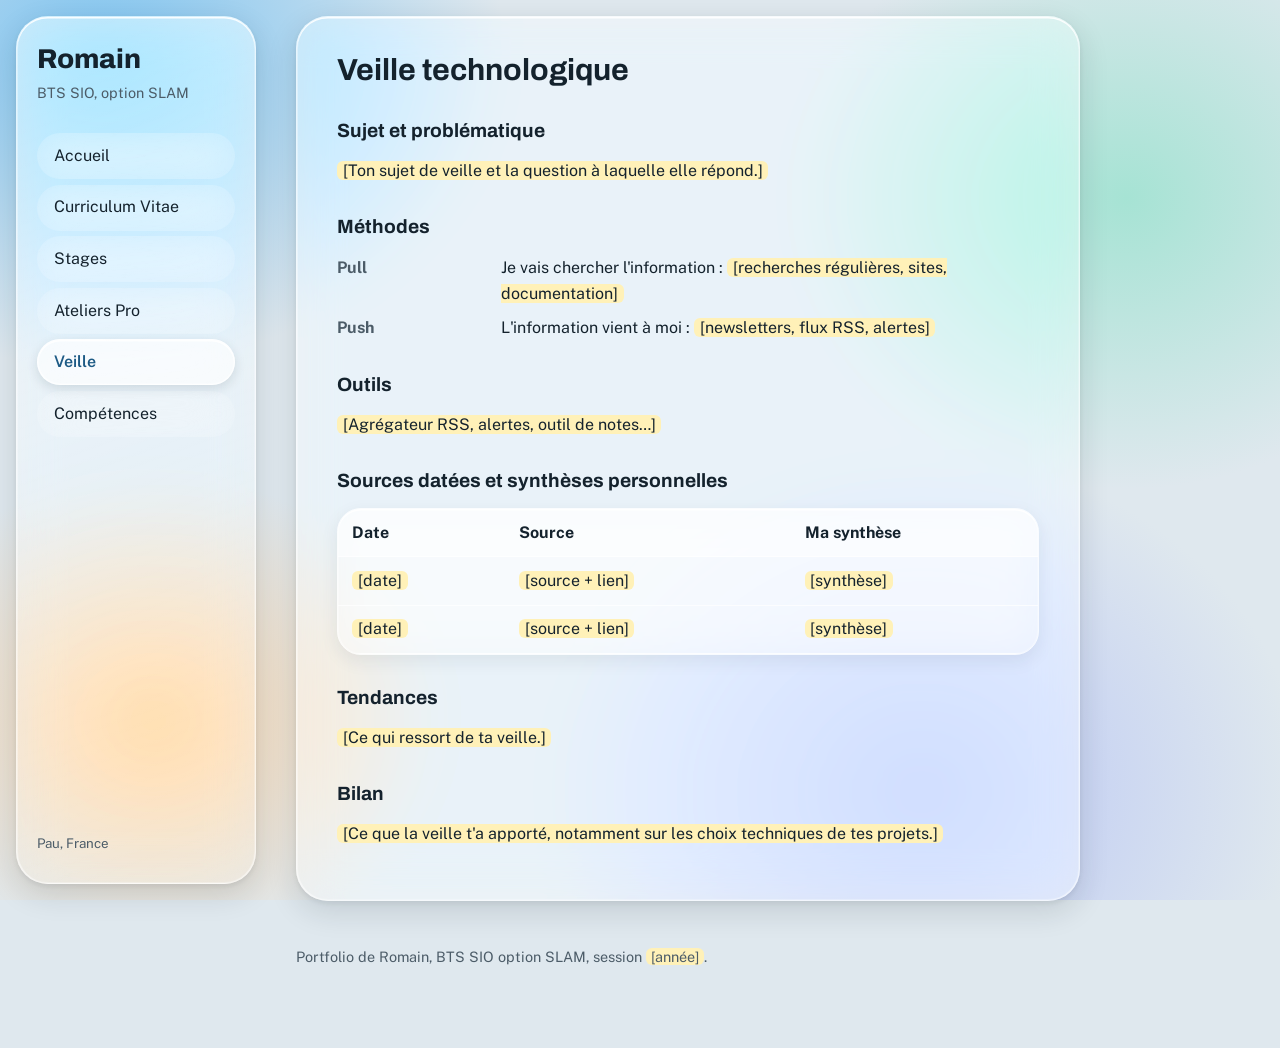
==== veille.html @ 7b918708 "Initial commit via Netlify [skip ci]" ====
<!DOCTYPE html>
<html lang="fr">
<head>
<meta charset="utf-8">
<meta name="viewport" content="width=device-width, initial-scale=1">
<title>Veille technologique – Romain, BTS SIO SLAM</title>
<meta name="description" content="Veille technologique de Romain : sujet, méthodes, outils, sources et bilan.">
<link rel="preconnect" href="https://fonts.googleapis.com">
<link rel="preconnect" href="https://fonts.gstatic.com" crossorigin>
<link href="https://fonts.googleapis.com/css2?family=Archivo:wght@600;700;800&family=Public+Sans:wght@400;600&display=swap" rel="stylesheet">
<link rel="stylesheet" href="style.css">
</head>
<body>

<aside>
  <div>
    <p class="nom">Romain</p>
    <p class="sous">BTS SIO, option SLAM</p>
    <nav aria-label="Rubriques">
      <ul>
        <li><a href="index.html">Accueil</a></li>
        <li><a href="cv.html">Curriculum Vitae</a></li>
        <li><a href="stages.html">Stages</a></li>
        <li><a href="ateliers.html">Ateliers Pro</a></li>
        <li><a href="veille.html" aria-current="page">Veille</a></li>
        <li><a href="competences.html">Compétences</a></li>
      </ul>
    </nav>
  </div>
  <small>Pau, France</small>
</aside>

<main>

<section id="veille">
  <h2>Veille technologique</h2>

  <h3>Sujet et problématique</h3>
  <p><span class="todo">[Ton sujet de veille et la question à laquelle elle répond.]</span></p>

  <h3>Méthodes</h3>
  <dl>
    <dt>Pull</dt><dd>Je vais chercher l'information : <span class="todo">[recherches régulières, sites, documentation]</span></dd>
    <dt>Push</dt><dd>L'information vient à moi : <span class="todo">[newsletters, flux RSS, alertes]</span></dd>
  </dl>

  <h3>Outils</h3>
  <p><span class="todo">[Agrégateur RSS, alertes, outil de notes…]</span></p>

  <h3>Sources datées et synthèses personnelles</h3>
  <div class="defile">
  <table>
    <thead><tr><th>Date</th><th>Source</th><th>Ma synthèse</th></tr></thead>
    <tbody>
      <tr><td><span class="todo">[date]</span></td><td><span class="todo">[source + lien]</span></td><td><span class="todo">[synthèse]</span></td></tr>
      <tr><td><span class="todo">[date]</span></td><td><span class="todo">[source + lien]</span></td><td><span class="todo">[synthèse]</span></td></tr>
    </tbody>
  </table>
  </div>

  <h3>Tendances</h3>
  <p><span class="todo">[Ce qui ressort de ta veille.]</span></p>

  <h3>Bilan</h3>
  <p><span class="todo">[Ce que la veille t'a apporté, notamment sur les choix techniques de tes projets.]</span></p>
</section>

<footer>Portfolio de Romain, BTS SIO option SLAM, session <span class="todo">[année]</span>.</footer>

</main>
</body>
</html>
---- style.css ----
:root{
  --fond:#dfe8ee; --encre:#14222d; --gris:#4c5c68;
  --bleu:#1d5a85; --bleu-vif:#2f86c7; --note:#fff1b8;
  --verre:rgba(255,255,255,.42); --verre-fort:rgba(255,255,255,.6); --verre-sombre:rgba(20,34,45,.38);
  --reflet:inset 0 1.5px 0 rgba(255,255,255,.9), inset 0 -1px 0 rgba(255,255,255,.25), inset 1px 0 0 rgba(255,255,255,.35), inset -1px 0 0 rgba(255,255,255,.2);
  --ombre:0 10px 30px rgba(20,34,45,.14), 0 2px 6px rgba(20,34,45,.08);
  --flou:blur(22px) saturate(180%);
  --titre:"Archivo","Segoe UI",Arial,sans-serif; --texte:"Public Sans","Segoe UI",Arial,sans-serif;
}
*{box-sizing:border-box}
html{scroll-behavior:smooth;scroll-padding-top:1.5rem}
body{margin:0;color:var(--encre);font:1rem/1.65 var(--texte);display:grid;grid-template-columns:16rem 1fr;min-height:100vh;
  background:
    radial-gradient(36rem 28rem at 8% 6%,#7fc4f0 0,transparent 70%),
    radial-gradient(30rem 26rem at 88% 22%,#a6e3d4 0,transparent 70%),
    radial-gradient(34rem 30rem at 72% 88%,#b9c6f5 0,transparent 70%),
    radial-gradient(26rem 22rem at 12% 80%,#f6d6b0 0,transparent 70%),
    var(--fond);
  background-attachment:fixed}
a{color:var(--bleu)}
a:focus-visible,summary:focus-visible{outline:3px solid var(--bleu-vif);outline-offset:3px;border-radius:8px}

/* Verre liquide : flou, reflet en haut, bord lumineux */
aside,section,.fiche,.comp,.defile,.btn.sec,nav a{
  -webkit-backdrop-filter:var(--flou);backdrop-filter:var(--flou)}

aside{position:sticky;top:1rem;height:calc(100vh - 2rem);margin:1rem 0 1rem 1rem;padding:1.75rem 1.25rem;border-radius:2rem;
  background:linear-gradient(160deg,rgba(255,255,255,.55),rgba(255,255,255,.22));
  border:1px solid rgba(255,255,255,.55);box-shadow:var(--reflet),var(--ombre);
  display:flex;flex-direction:column;justify-content:space-between}
aside .nom{font:800 1.7rem/1.1 var(--titre);margin:0}
aside .sous{color:var(--gris);font-size:.9rem;margin:.4rem 0 1.75rem}
nav ul{list-style:none;margin:0;padding:0;display:grid;gap:.35rem}
nav a{display:block;padding:.55rem 1rem;color:var(--encre);text-decoration:none;border-radius:99px;border:1px solid transparent;
  transition:background .25s,box-shadow .25s,border-color .25s,transform .25s}
nav a:hover,nav a:focus-visible{background:var(--verre-fort);border-color:rgba(255,255,255,.8);box-shadow:var(--reflet),0 4px 12px rgba(20,34,45,.12);transform:translateX(3px)}
nav a[aria-current="page"]{background:var(--verre-fort);border-color:rgba(255,255,255,.8);box-shadow:var(--reflet),0 4px 12px rgba(20,34,45,.12);color:var(--bleu);font-weight:600}
aside small{color:var(--gris)}

main{max-width:54rem;padding:1rem 2.5rem 5rem}
section{margin:0 0 1.75rem;padding:2.25rem 2.5rem;border-radius:2rem;background:var(--verre);
  border:1px solid rgba(255,255,255,.55);box-shadow:var(--reflet),var(--ombre)}
h1,h2,h3{font-family:var(--titre);line-height:1.15;margin:0 0 1rem}
h1{font-size:clamp(2.4rem,5vw,3.8rem);font-weight:800;letter-spacing:-.02em;max-width:14em}
h2{font-size:1.9rem;font-weight:700}
h3{font-size:1.2rem;font-weight:700;margin-top:2rem}
p{max-width:65ch;margin:0 0 1rem}
.chapo{font-size:1.15rem;color:var(--gris)}

.liens{display:flex;flex-wrap:wrap;gap:.75rem;margin-top:1.5rem}
.btn{display:inline-block;padding:.65rem 1.3rem;color:#fff;text-decoration:none;font-weight:600;border-radius:99px;
  background:linear-gradient(180deg,#4a9ad6,#1d5a85);border:1px solid rgba(255,255,255,.5);
  box-shadow:inset 0 1.5px 0 rgba(255,255,255,.6),0 8px 20px rgba(29,90,133,.35);transition:transform .25s,box-shadow .25s}
.btn:hover{transform:translateY(-2px);box-shadow:inset 0 1.5px 0 rgba(255,255,255,.7),0 12px 26px rgba(29,90,133,.45)}
.btn:active{transform:scale(.97)}
.btn.sec{background:var(--verre);color:var(--bleu);box-shadow:var(--reflet),0 4px 14px rgba(20,34,45,.1)}
.btn.sec:hover{background:var(--verre-fort)}

.todo{background:var(--note);padding:0 .35em;border-radius:6px}

.fiche,.comp{background:rgba(255,255,255,.5);border:1px solid rgba(255,255,255,.7);border-radius:1.5rem;box-shadow:var(--reflet),0 6px 18px rgba(20,34,45,.08)}
.fiche{padding:1.25rem 1.5rem;margin:1rem 0}
.fiche h3,.fiche h4{margin-top:0}
.fiche h4{font:700 1.1rem var(--titre);margin-bottom:.75rem}
dl{margin:0;display:grid;grid-template-columns:9rem 1fr;gap:.5rem 1.25rem}
dt{font-weight:700;color:var(--gris)}
dd{margin:0}
.tags{list-style:none;padding:0;margin:.5rem 0 0;display:flex;flex-wrap:wrap;gap:.5rem}
.tags li{background:var(--verre-fort);border:1px solid rgba(255,255,255,.8);box-shadow:var(--reflet);padding:.15rem .8rem;border-radius:99px;font-size:.88rem}

.defile{overflow-x:auto;border-radius:1.5rem;border:1px solid rgba(255,255,255,.7);box-shadow:var(--reflet),0 6px 18px rgba(20,34,45,.08);margin:1rem 0}
table{width:100%;border-collapse:collapse;background:rgba(255,255,255,.35)}
th,td{text-align:left;padding:.65rem .9rem;border-bottom:1px solid rgba(255,255,255,.7);vertical-align:top}
th{background:rgba(255,255,255,.5)}

.comp{padding:1rem 1.25rem;margin:.75rem 0}
.comp h3{margin:0 0 .4rem;font-size:1.05rem}
.comp p{margin:0 0 .5rem;color:var(--gris)}

footer{padding-top:1rem;color:var(--gris);font-size:.9rem}

/* Si le navigateur ne gère pas le flou, on garde des panneaux lisibles */
@supports not ((backdrop-filter:blur(1px)) or (-webkit-backdrop-filter:blur(1px))){
  aside,section,.fiche,.comp,.defile{background:rgba(255,255,255,.88)}
}
@media (prefers-reduced-transparency:reduce){
  aside,section,.fiche,.comp,.defile,nav a,.btn.sec{-webkit-backdrop-filter:none;backdrop-filter:none;background:#fff}
}
@media (max-width:54rem){
  body{display:block}
  aside{position:static;height:auto;margin:.75rem;padding:1.25rem;border-radius:1.75rem}
  aside .sous{margin-bottom:1rem}
  nav ul{display:flex;flex-wrap:wrap}
  aside small{display:none}
  main{padding:.25rem .75rem 3rem}
  section{padding:1.5rem 1.25rem;border-radius:1.75rem}
  dl{grid-template-columns:1fr;gap:0}
  dd{margin-bottom:.75rem}
}
@media (prefers-reduced-motion:reduce){
  html{scroll-behavior:auto}
  nav a,.btn{transition:none}
}
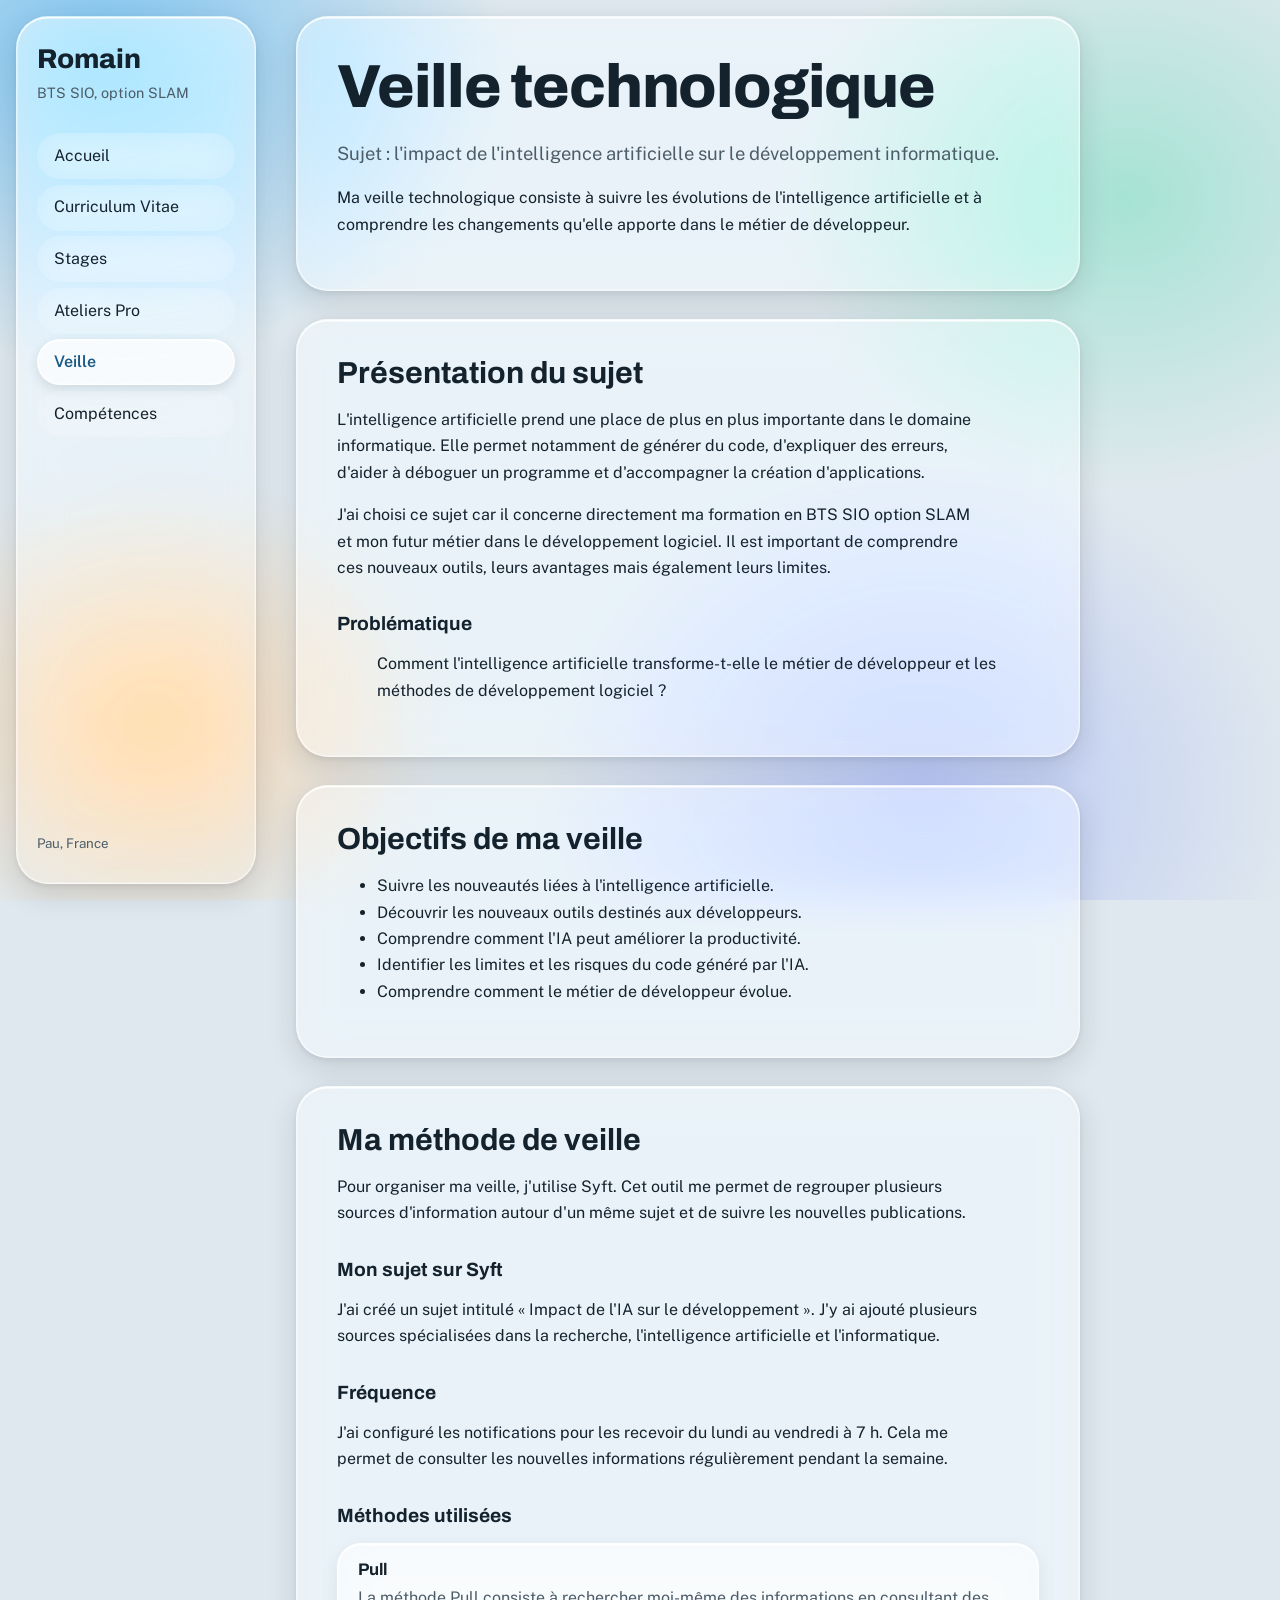
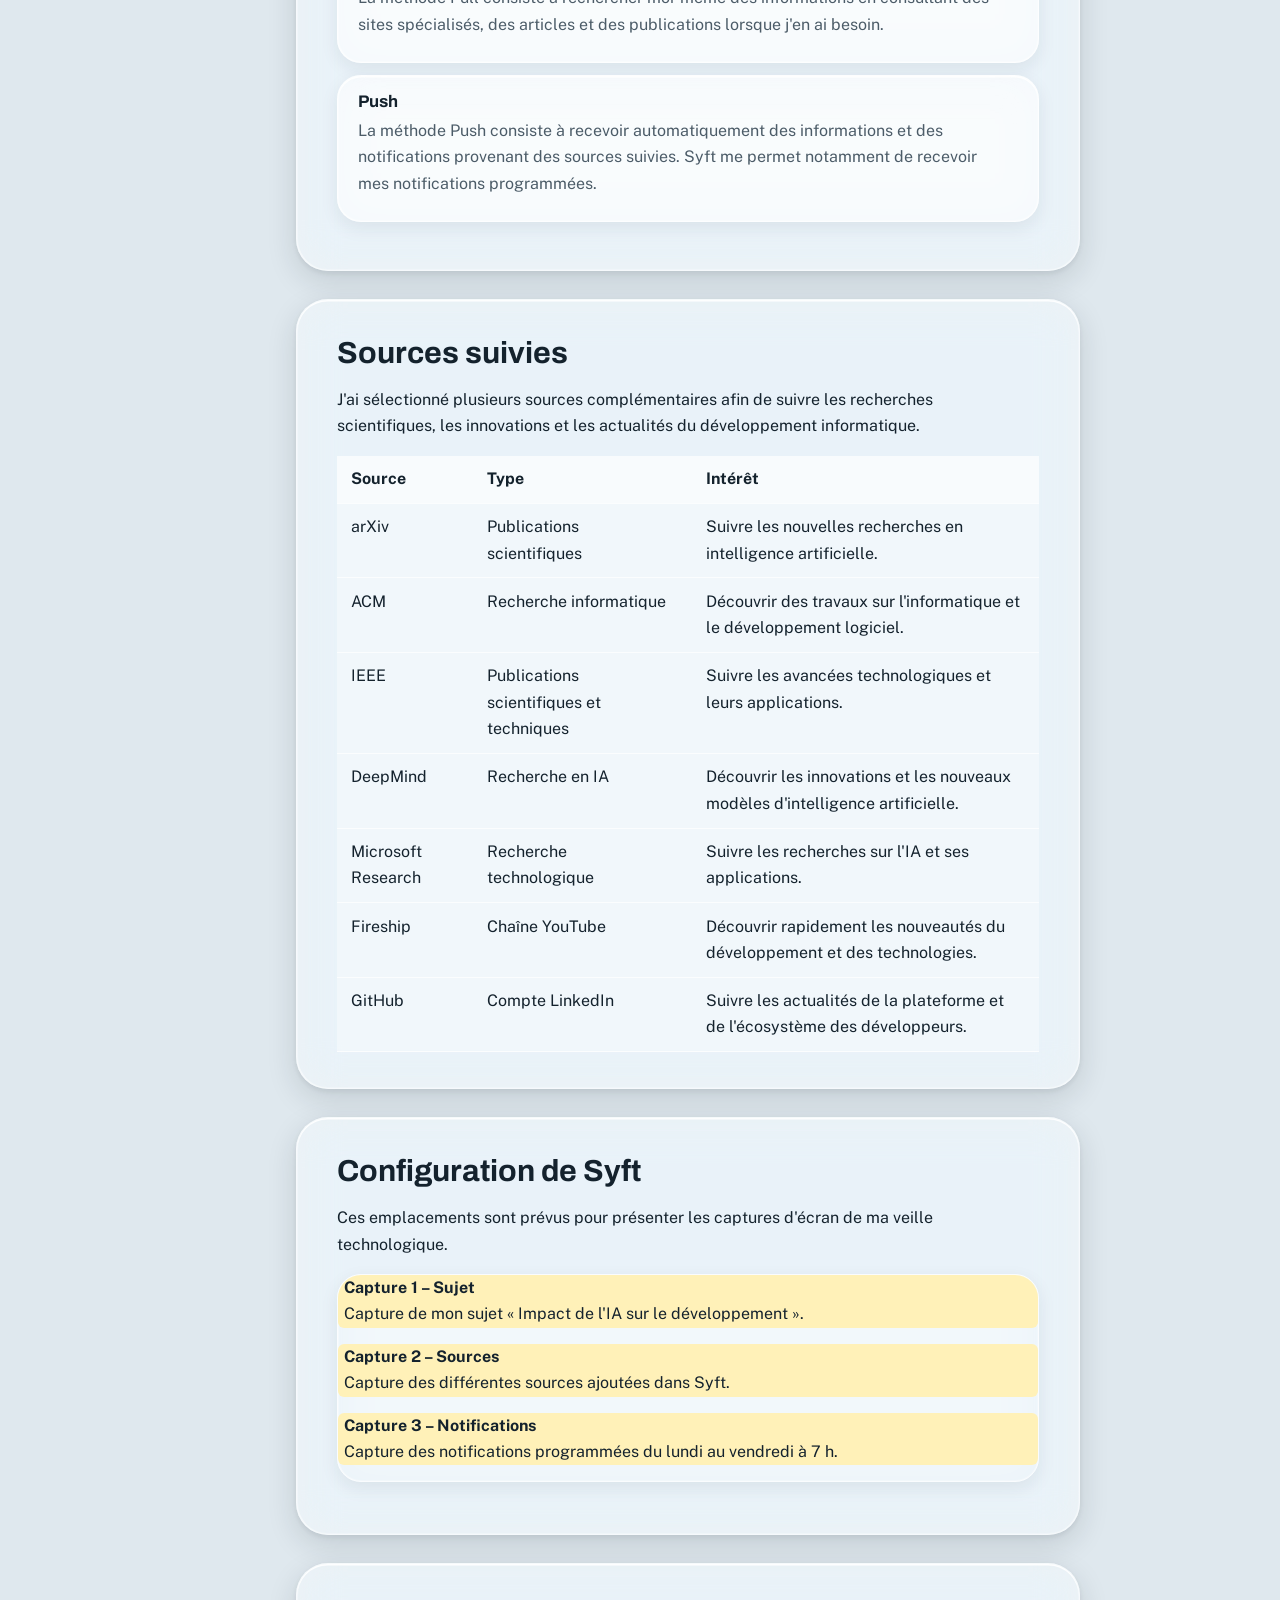
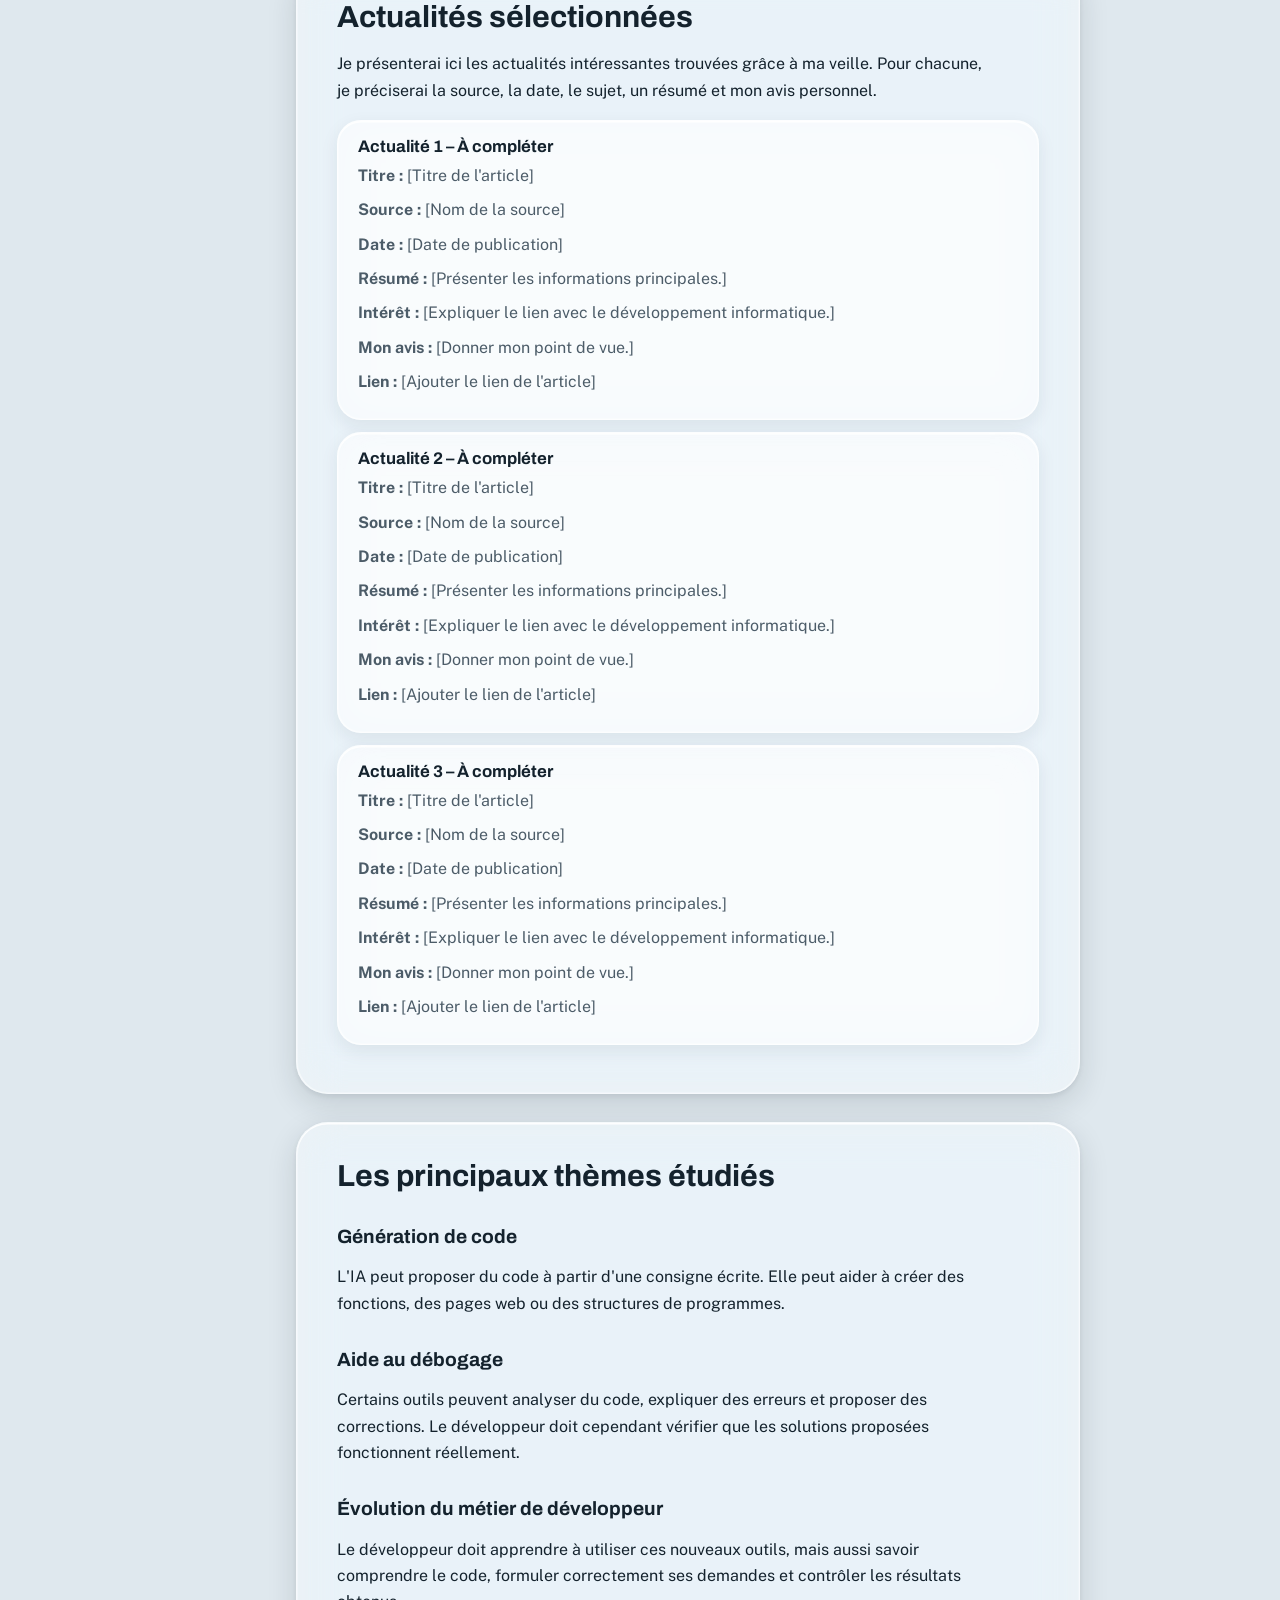
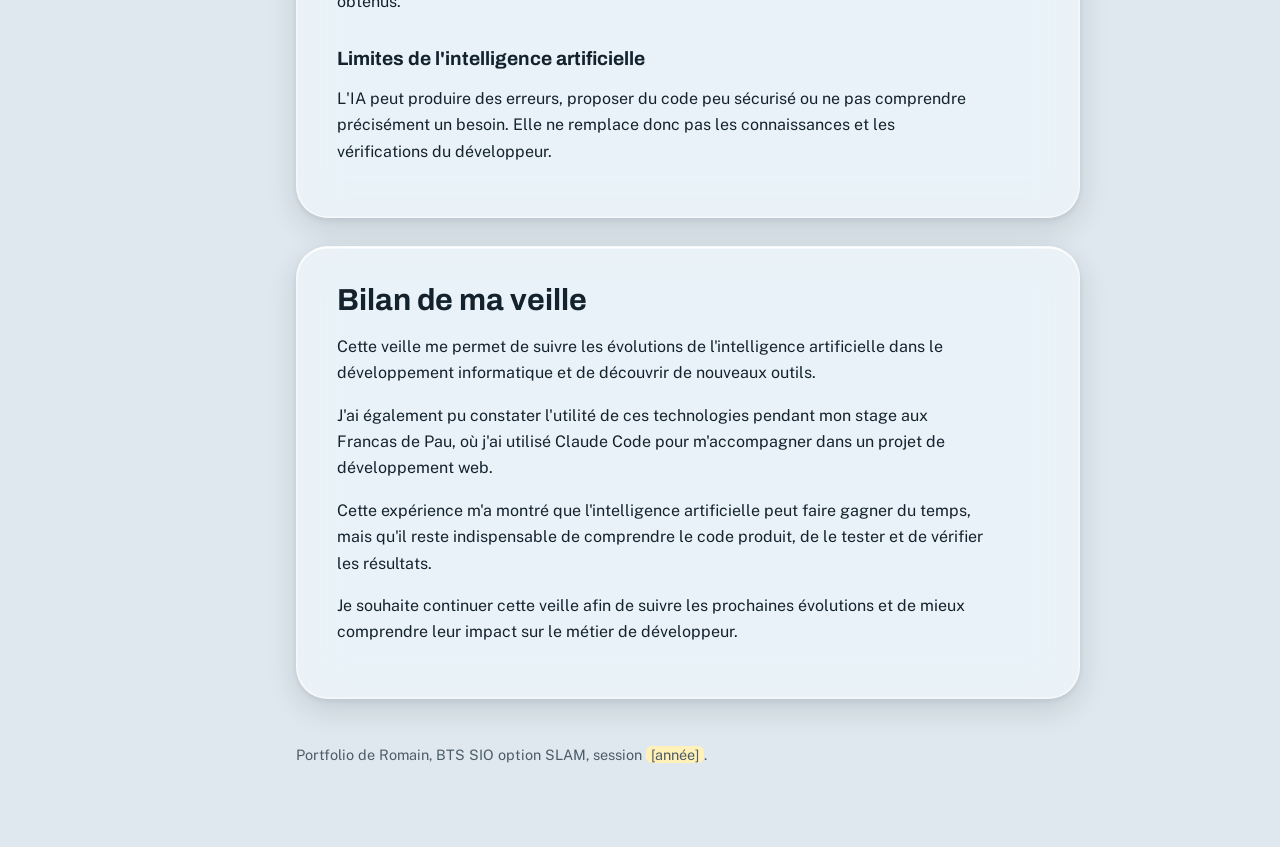
==== commit b6b21be9: "Update veille.html" ====
--- a/veille.html
+++ b/veille.html
@@ -1,10 +1,11 @@
+
 <!DOCTYPE html>
 <html lang="fr">
 <head>
 <meta charset="utf-8">
 <meta name="viewport" content="width=device-width, initial-scale=1">
-<title>Veille technologique – Romain, BTS SIO SLAM</title>
-<meta name="description" content="Veille technologique de Romain : sujet, méthodes, outils, sources et bilan.">
+<title>Veille technologique – Romain | Portfolio BTS SIO option SLAM</title>
+<meta name="description" content="Veille technologique sur l'impact de l'intelligence artificielle sur le développement informatique.">
 <link rel="preconnect" href="https://fonts.googleapis.com">
 <link rel="preconnect" href="https://fonts.gstatic.com" crossorigin>
 <link href="https://fonts.googleapis.com/css2?family=Archivo:wght@600;700;800&family=Public+Sans:wght@400;600&display=swap" rel="stylesheet">
@@ -33,39 +34,273 @@
 <main>
 
 <section id="veille">
-  <h2>Veille technologique</h2>
-
-  <h3>Sujet et problématique</h3>
-  <p><span class="todo">[Ton sujet de veille et la question à laquelle elle répond.]</span></p>
-
-  <h3>Méthodes</h3>
-  <dl>
-    <dt>Pull</dt><dd>Je vais chercher l'information : <span class="todo">[recherches régulières, sites, documentation]</span></dd>
-    <dt>Push</dt><dd>L'information vient à moi : <span class="todo">[newsletters, flux RSS, alertes]</span></dd>
-  </dl>
-
-  <h3>Outils</h3>
-  <p><span class="todo">[Agrégateur RSS, alertes, outil de notes…]</span></p>
-
-  <h3>Sources datées et synthèses personnelles</h3>
-  <div class="defile">
+  <h1>Veille technologique</h1>
+  <p class="chapo">
+    Sujet : l'impact de l'intelligence artificielle sur le développement
+    informatique.
+  </p>
+  <p>
+    Ma veille technologique consiste à suivre les évolutions de
+    l'intelligence artificielle et à comprendre les changements qu'elle
+    apporte dans le métier de développeur.
+  </p>
+</section>
+
+<section id="sujet">
+  <h2>Présentation du sujet</h2>
+  <p>
+    L'intelligence artificielle prend une place de plus en plus importante
+    dans le domaine informatique. Elle permet notamment de générer du code,
+    d'expliquer des erreurs, d'aider à déboguer un programme et
+    d'accompagner la création d'applications.
+  </p>
+  <p>
+    J'ai choisi ce sujet car il concerne directement ma formation en
+    BTS SIO option SLAM et mon futur métier dans le développement logiciel.
+    Il est important de comprendre ces nouveaux outils, leurs avantages
+    mais également leurs limites.
+  </p>
+
+  <h3>Problématique</h3>
+  <blockquote>
+    Comment l'intelligence artificielle transforme-t-elle le métier
+    de développeur et les méthodes de développement logiciel ?
+  </blockquote>
+</section>
+
+<section id="objectifs">
+  <h2>Objectifs de ma veille</h2>
+  <ul>
+    <li>Suivre les nouveautés liées à l'intelligence artificielle.</li>
+    <li>Découvrir les nouveaux outils destinés aux développeurs.</li>
+    <li>Comprendre comment l'IA peut améliorer la productivité.</li>
+    <li>Identifier les limites et les risques du code généré par l'IA.</li>
+    <li>Comprendre comment le métier de développeur évolue.</li>
+  </ul>
+</section>
+
+<section id="methode">
+  <h2>Ma méthode de veille</h2>
+  <p>
+    Pour organiser ma veille, j'utilise Syft. Cet outil me permet de
+    regrouper plusieurs sources d'information autour d'un même sujet
+    et de suivre les nouvelles publications.
+  </p>
+
+  <h3>Mon sujet sur Syft</h3>
+  <p>
+    J'ai créé un sujet intitulé « Impact de l'IA sur le développement ».
+    J'y ai ajouté plusieurs sources spécialisées dans la recherche,
+    l'intelligence artificielle et l'informatique.
+  </p>
+
+  <h3>Fréquence</h3>
+  <p>
+    J'ai configuré les notifications pour les recevoir du lundi au
+    vendredi à 7 h. Cela me permet de consulter les nouvelles informations
+    régulièrement pendant la semaine.
+  </p>
+
+  <h3>Méthodes utilisées</h3>
+  <div class="comp">
+    <h3>Pull</h3>
+    <p>
+      La méthode Pull consiste à rechercher moi-même des informations
+      en consultant des sites spécialisés, des articles et des publications
+      lorsque j'en ai besoin.
+    </p>
+  </div>
+
+  <div class="comp">
+    <h3>Push</h3>
+    <p>
+      La méthode Push consiste à recevoir automatiquement des informations
+      et des notifications provenant des sources suivies. Syft me permet
+      notamment de recevoir mes notifications programmées.
+    </p>
+  </div>
+</section>
+
+<section id="sources">
+  <h2>Sources suivies</h2>
+  <p>
+    J'ai sélectionné plusieurs sources complémentaires afin de suivre
+    les recherches scientifiques, les innovations et les actualités
+    du développement informatique.
+  </p>
+
   <table>
-    <thead><tr><th>Date</th><th>Source</th><th>Ma synthèse</th></tr></thead>
+    <thead>
+      <tr>
+        <th>Source</th>
+        <th>Type</th>
+        <th>Intérêt</th>
+      </tr>
+    </thead>
     <tbody>
-      <tr><td><span class="todo">[date]</span></td><td><span class="todo">[source + lien]</span></td><td><span class="todo">[synthèse]</span></td></tr>
-      <tr><td><span class="todo">[date]</span></td><td><span class="todo">[source + lien]</span></td><td><span class="todo">[synthèse]</span></td></tr>
+      <tr>
+        <td>arXiv</td>
+        <td>Publications scientifiques</td>
+        <td>Suivre les nouvelles recherches en intelligence artificielle.</td>
+      </tr>
+      <tr>
+        <td>ACM</td>
+        <td>Recherche informatique</td>
+        <td>Découvrir des travaux sur l'informatique et le développement logiciel.</td>
+      </tr>
+      <tr>
+        <td>IEEE</td>
+        <td>Publications scientifiques et techniques</td>
+        <td>Suivre les avancées technologiques et leurs applications.</td>
+      </tr>
+      <tr>
+        <td>DeepMind</td>
+        <td>Recherche en IA</td>
+        <td>Découvrir les innovations et les nouveaux modèles d'intelligence artificielle.</td>
+      </tr>
+      <tr>
+        <td>Microsoft Research</td>
+        <td>Recherche technologique</td>
+        <td>Suivre les recherches sur l'IA et ses applications.</td>
+      </tr>
+      <tr>
+        <td>Fireship</td>
+        <td>Chaîne YouTube</td>
+        <td>Découvrir rapidement les nouveautés du développement et des technologies.</td>
+      </tr>
+      <tr>
+        <td>GitHub</td>
+        <td>Compte LinkedIn</td>
+        <td>Suivre les actualités de la plateforme et de l'écosystème des développeurs.</td>
+      </tr>
     </tbody>
   </table>
-  </div>
-
-  <h3>Tendances</h3>
-  <p><span class="todo">[Ce qui ressort de ta veille.]</span></p>
-
-  <h3>Bilan</h3>
-  <p><span class="todo">[Ce que la veille t'a apporté, notamment sur les choix techniques de tes projets.]</span></p>
-</section>
-
-<footer>Portfolio de Romain, BTS SIO option SLAM, session <span class="todo">[année]</span>.</footer>
+</section>
+
+<section id="captures">
+  <h2>Configuration de Syft</h2>
+  <p>
+    Ces emplacements sont prévus pour présenter les captures d'écran
+    de ma veille technologique.
+  </p>
+
+  <div class="defile">
+    <div class="todo">
+      <strong>Capture 1 – Sujet</strong>
+      <p>Capture de mon sujet « Impact de l'IA sur le développement ».</p>
+    </div>
+    <div class="todo">
+      <strong>Capture 2 – Sources</strong>
+      <p>Capture des différentes sources ajoutées dans Syft.</p>
+    </div>
+    <div class="todo">
+      <strong>Capture 3 – Notifications</strong>
+      <p>Capture des notifications programmées du lundi au vendredi à 7 h.</p>
+    </div>
+  </div>
+</section>
+
+<section id="actualites">
+  <h2>Actualités sélectionnées</h2>
+  <p>
+    Je présenterai ici les actualités intéressantes trouvées grâce à
+    ma veille. Pour chacune, je préciserai la source, la date, le sujet,
+    un résumé et mon avis personnel.
+  </p>
+
+  <div class="comp">
+    <h3>Actualité 1 – À compléter</h3>
+    <p><strong>Titre :</strong> [Titre de l'article]</p>
+    <p><strong>Source :</strong> [Nom de la source]</p>
+    <p><strong>Date :</strong> [Date de publication]</p>
+    <p><strong>Résumé :</strong> [Présenter les informations principales.]</p>
+    <p><strong>Intérêt :</strong> [Expliquer le lien avec le développement informatique.]</p>
+    <p><strong>Mon avis :</strong> [Donner mon point de vue.]</p>
+    <p><strong>Lien :</strong> [Ajouter le lien de l'article]</p>
+  </div>
+
+  <div class="comp">
+    <h3>Actualité 2 – À compléter</h3>
+    <p><strong>Titre :</strong> [Titre de l'article]</p>
+    <p><strong>Source :</strong> [Nom de la source]</p>
+    <p><strong>Date :</strong> [Date de publication]</p>
+    <p><strong>Résumé :</strong> [Présenter les informations principales.]</p>
+    <p><strong>Intérêt :</strong> [Expliquer le lien avec le développement informatique.]</p>
+    <p><strong>Mon avis :</strong> [Donner mon point de vue.]</p>
+    <p><strong>Lien :</strong> [Ajouter le lien de l'article]</p>
+  </div>
+
+  <div class="comp">
+    <h3>Actualité 3 – À compléter</h3>
+    <p><strong>Titre :</strong> [Titre de l'article]</p>
+    <p><strong>Source :</strong> [Nom de la source]</p>
+    <p><strong>Date :</strong> [Date de publication]</p>
+    <p><strong>Résumé :</strong> [Présenter les informations principales.]</p>
+    <p><strong>Intérêt :</strong> [Expliquer le lien avec le développement informatique.]</p>
+    <p><strong>Mon avis :</strong> [Donner mon point de vue.]</p>
+    <p><strong>Lien :</strong> [Ajouter le lien de l'article]</p>
+  </div>
+</section>
+
+<section id="themes">
+  <h2>Les principaux thèmes étudiés</h2>
+
+  <h3>Génération de code</h3>
+  <p>
+    L'IA peut proposer du code à partir d'une consigne écrite.
+    Elle peut aider à créer des fonctions, des pages web ou des
+    structures de programmes.
+  </p>
+
+  <h3>Aide au débogage</h3>
+  <p>
+    Certains outils peuvent analyser du code, expliquer des erreurs
+    et proposer des corrections. Le développeur doit cependant vérifier
+    que les solutions proposées fonctionnent réellement.
+  </p>
+
+  <h3>Évolution du métier de développeur</h3>
+  <p>
+    Le développeur doit apprendre à utiliser ces nouveaux outils,
+    mais aussi savoir comprendre le code, formuler correctement ses
+    demandes et contrôler les résultats obtenus.
+  </p>
+
+  <h3>Limites de l'intelligence artificielle</h3>
+  <p>
+    L'IA peut produire des erreurs, proposer du code peu sécurisé ou
+    ne pas comprendre précisément un besoin. Elle ne remplace donc pas
+    les connaissances et les vérifications du développeur.
+  </p>
+</section>
+
+<section id="bilan">
+  <h2>Bilan de ma veille</h2>
+  <p>
+    Cette veille me permet de suivre les évolutions de l'intelligence
+    artificielle dans le développement informatique et de découvrir
+    de nouveaux outils.
+  </p>
+  <p>
+    J'ai également pu constater l'utilité de ces technologies pendant
+    mon stage aux Francas de Pau, où j'ai utilisé Claude Code pour
+    m'accompagner dans un projet de développement web.
+  </p>
+  <p>
+    Cette expérience m'a montré que l'intelligence artificielle peut
+    faire gagner du temps, mais qu'il reste indispensable de comprendre
+    le code produit, de le tester et de vérifier les résultats.
+  </p>
+  <p>
+    Je souhaite continuer cette veille afin de suivre les prochaines
+    évolutions et de mieux comprendre leur impact sur le métier
+    de développeur.
+  </p>
+</section>
+
+<footer>
+  Portfolio de Romain, BTS SIO option SLAM, session <span class="todo">[année]</span>.
+</footer>
 
 </main>
 </body>
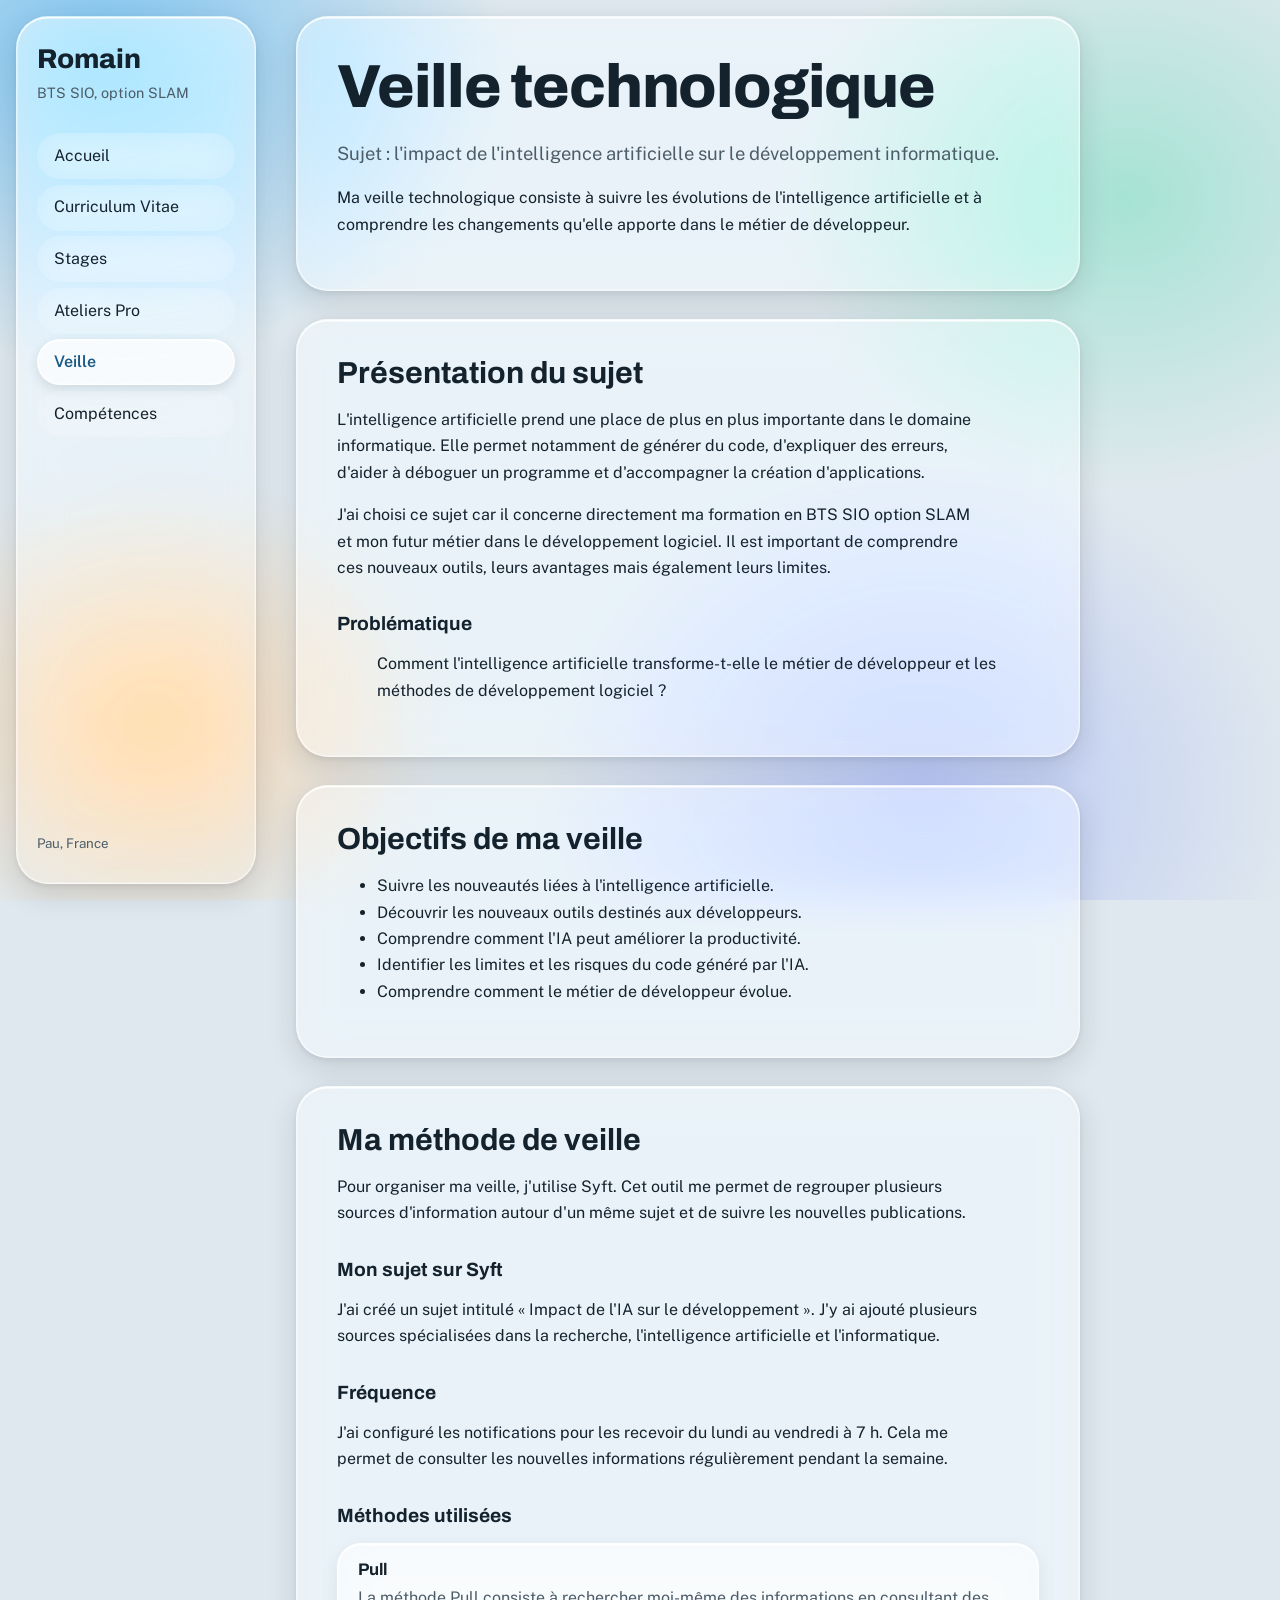
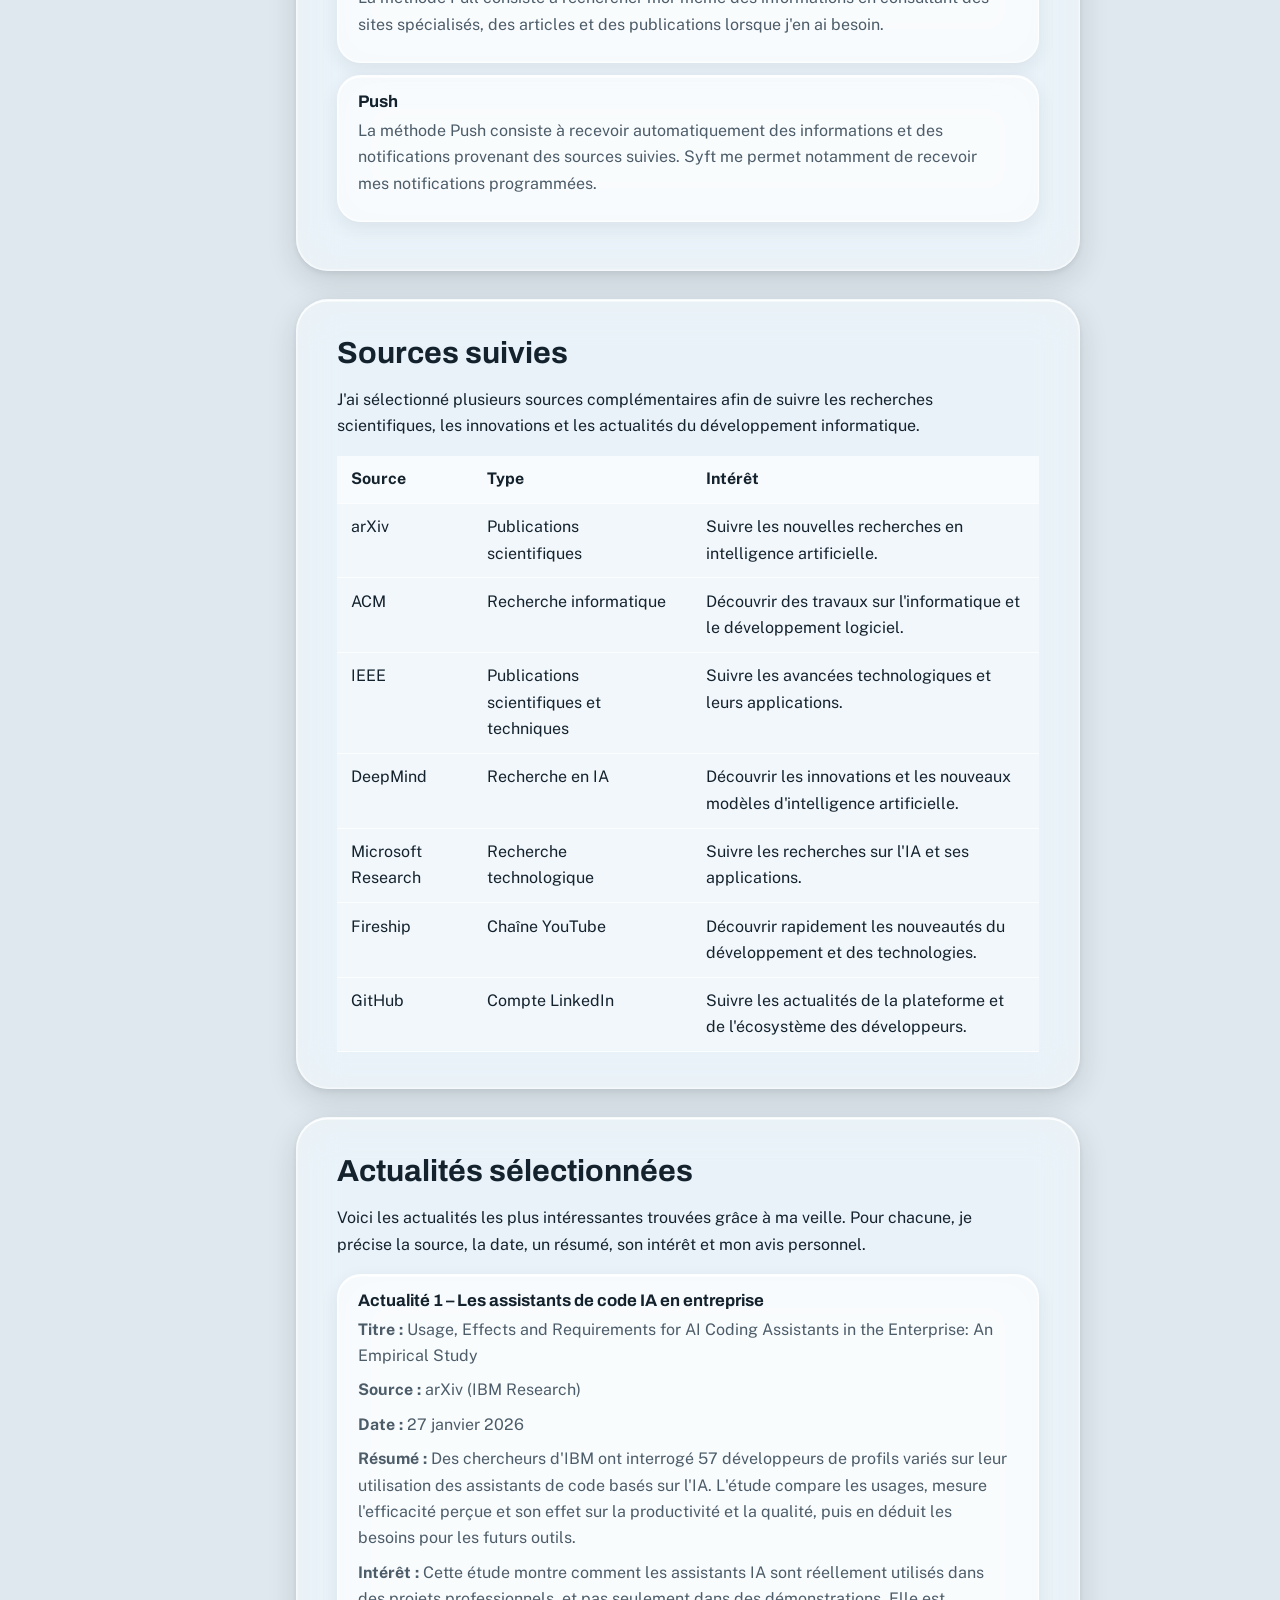
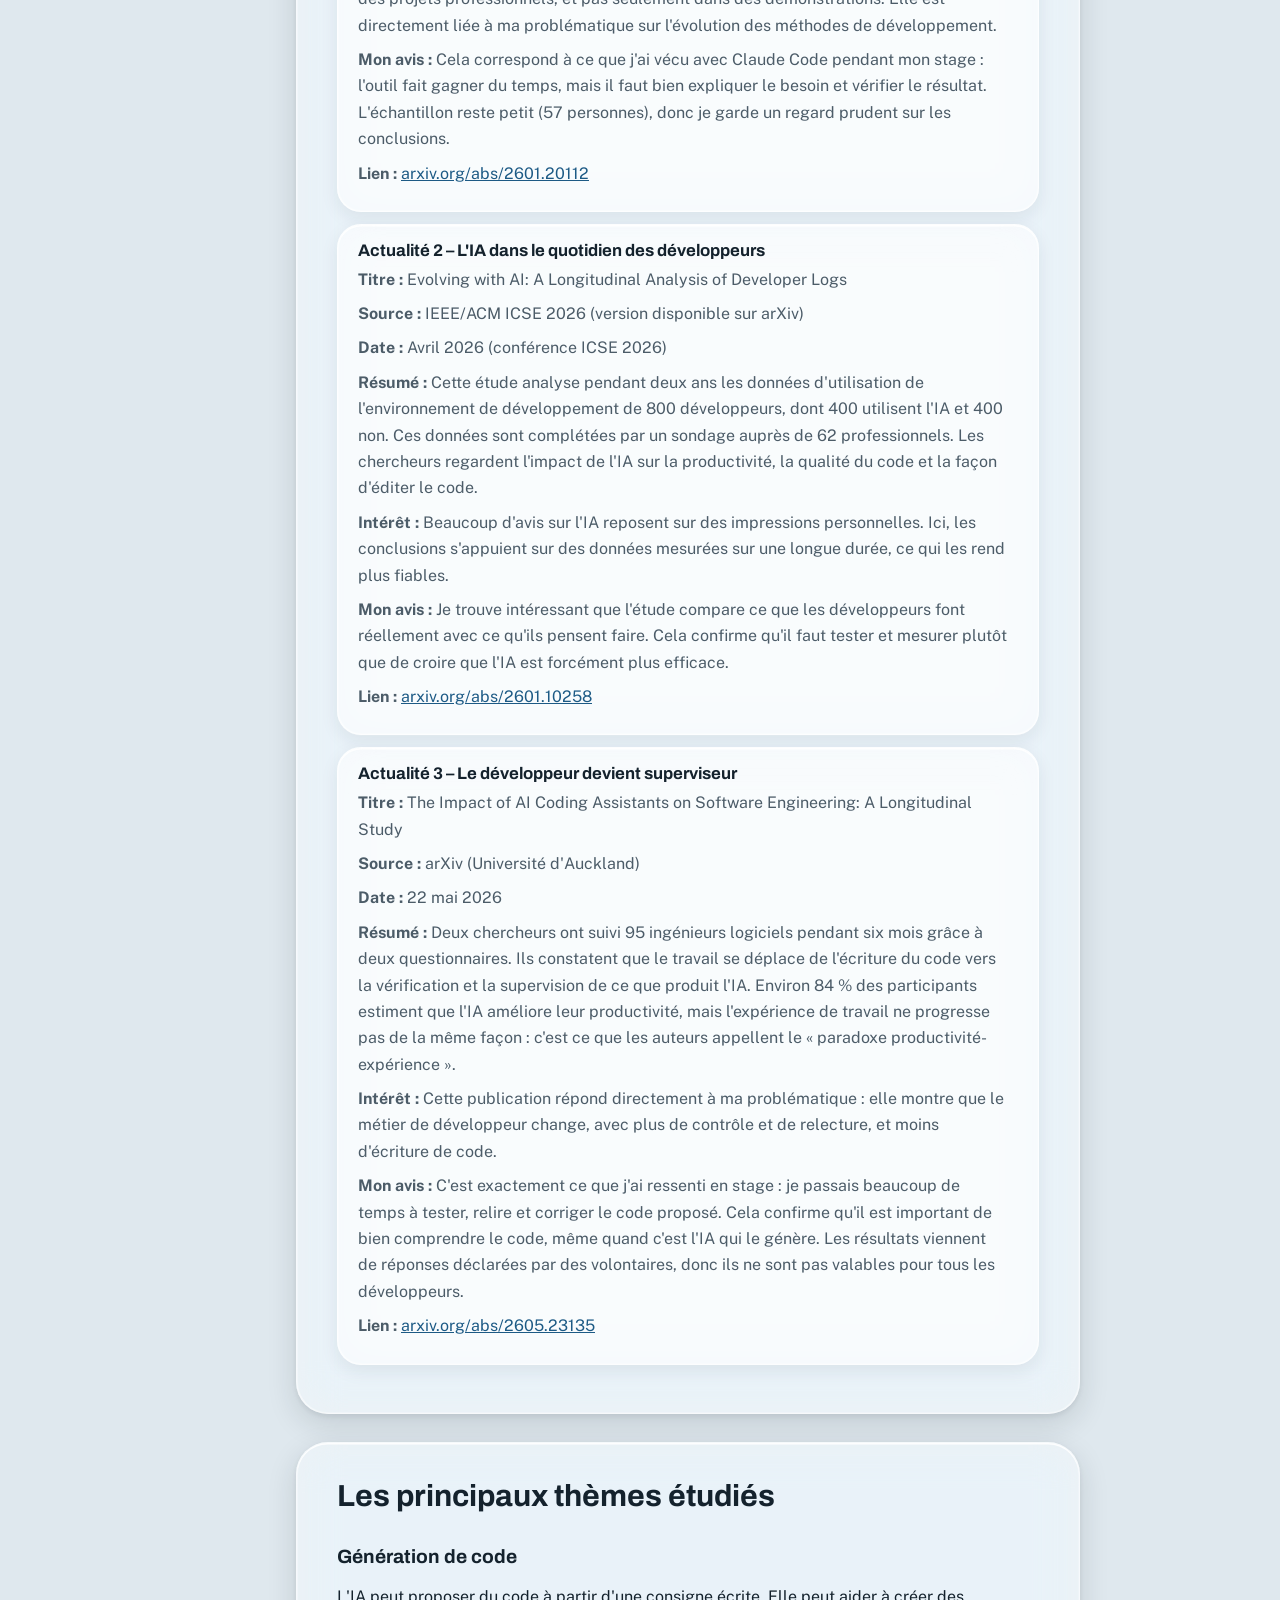
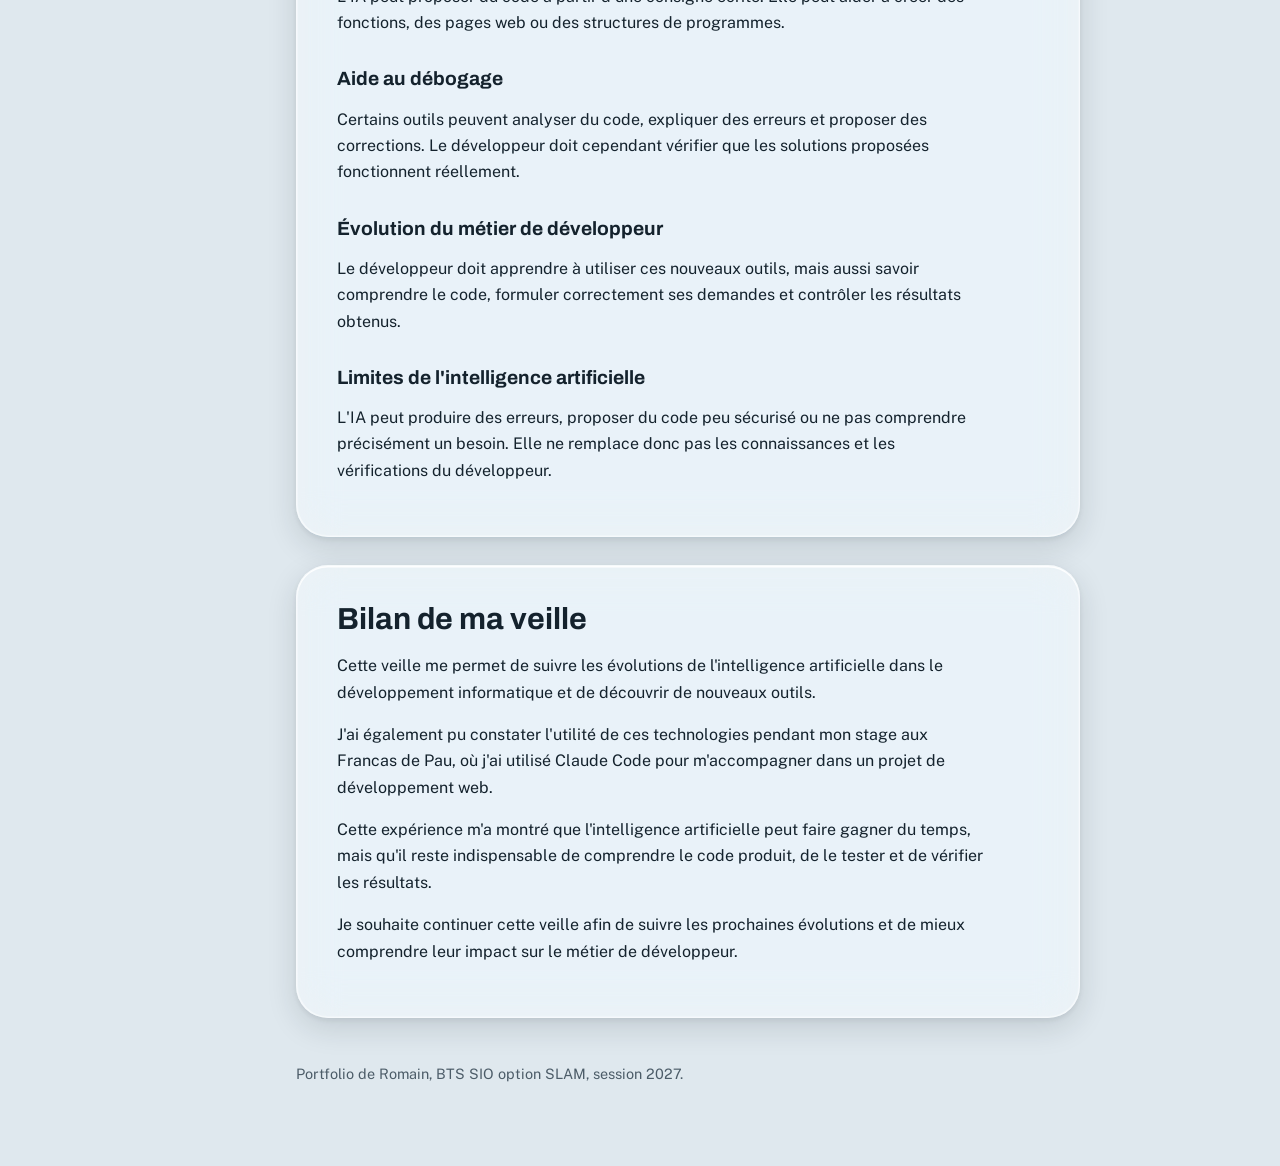
==== commit 0ab2ba48: "Update veille.html" ====
--- a/veille.html
+++ b/veille.html
@@ -1,4 +1,3 @@
-
 <!DOCTYPE html>
 <html lang="fr">
 <head>
@@ -177,68 +176,45 @@
   </table>
 </section>
 
-<section id="captures">
-  <h2>Configuration de Syft</h2>
-  <p>
-    Ces emplacements sont prévus pour présenter les captures d'écran
-    de ma veille technologique.
-  </p>
-
-  <div class="defile">
-    <div class="todo">
-      <strong>Capture 1 – Sujet</strong>
-      <p>Capture de mon sujet « Impact de l'IA sur le développement ».</p>
-    </div>
-    <div class="todo">
-      <strong>Capture 2 – Sources</strong>
-      <p>Capture des différentes sources ajoutées dans Syft.</p>
-    </div>
-    <div class="todo">
-      <strong>Capture 3 – Notifications</strong>
-      <p>Capture des notifications programmées du lundi au vendredi à 7 h.</p>
-    </div>
-  </div>
-</section>
-
 <section id="actualites">
   <h2>Actualités sélectionnées</h2>
   <p>
-    Je présenterai ici les actualités intéressantes trouvées grâce à
-    ma veille. Pour chacune, je préciserai la source, la date, le sujet,
-    un résumé et mon avis personnel.
-  </p>
-
-  <div class="comp">
-    <h3>Actualité 1 – À compléter</h3>
-    <p><strong>Titre :</strong> [Titre de l'article]</p>
-    <p><strong>Source :</strong> [Nom de la source]</p>
-    <p><strong>Date :</strong> [Date de publication]</p>
-    <p><strong>Résumé :</strong> [Présenter les informations principales.]</p>
-    <p><strong>Intérêt :</strong> [Expliquer le lien avec le développement informatique.]</p>
-    <p><strong>Mon avis :</strong> [Donner mon point de vue.]</p>
-    <p><strong>Lien :</strong> [Ajouter le lien de l'article]</p>
-  </div>
-
-  <div class="comp">
-    <h3>Actualité 2 – À compléter</h3>
-    <p><strong>Titre :</strong> [Titre de l'article]</p>
-    <p><strong>Source :</strong> [Nom de la source]</p>
-    <p><strong>Date :</strong> [Date de publication]</p>
-    <p><strong>Résumé :</strong> [Présenter les informations principales.]</p>
-    <p><strong>Intérêt :</strong> [Expliquer le lien avec le développement informatique.]</p>
-    <p><strong>Mon avis :</strong> [Donner mon point de vue.]</p>
-    <p><strong>Lien :</strong> [Ajouter le lien de l'article]</p>
-  </div>
-
-  <div class="comp">
-    <h3>Actualité 3 – À compléter</h3>
-    <p><strong>Titre :</strong> [Titre de l'article]</p>
-    <p><strong>Source :</strong> [Nom de la source]</p>
-    <p><strong>Date :</strong> [Date de publication]</p>
-    <p><strong>Résumé :</strong> [Présenter les informations principales.]</p>
-    <p><strong>Intérêt :</strong> [Expliquer le lien avec le développement informatique.]</p>
-    <p><strong>Mon avis :</strong> [Donner mon point de vue.]</p>
-    <p><strong>Lien :</strong> [Ajouter le lien de l'article]</p>
+    Voici les actualités les plus intéressantes trouvées grâce à ma veille.
+    Pour chacune, je précise la source, la date, un résumé, son intérêt
+    et mon avis personnel.
+  </p>
+
+  <div class="comp">
+    <h3>Actualité 1 – Les assistants de code IA en entreprise</h3>
+    <p><strong>Titre :</strong> Usage, Effects and Requirements for AI Coding Assistants in the Enterprise: An Empirical Study</p>
+    <p><strong>Source :</strong> arXiv (IBM Research)</p>
+    <p><strong>Date :</strong> 27 janvier 2026</p>
+    <p><strong>Résumé :</strong> Des chercheurs d'IBM ont interrogé 57 développeurs de profils variés sur leur utilisation des assistants de code basés sur l'IA. L'étude compare les usages, mesure l'efficacité perçue et son effet sur la productivité et la qualité, puis en déduit les besoins pour les futurs outils.</p>
+    <p><strong>Intérêt :</strong> Cette étude montre comment les assistants IA sont réellement utilisés dans des projets professionnels, et pas seulement dans des démonstrations. Elle est directement liée à ma problématique sur l'évolution des méthodes de développement.</p>
+    <p><strong>Mon avis :</strong> Cela correspond à ce que j'ai vécu avec Claude Code pendant mon stage : l'outil fait gagner du temps, mais il faut bien expliquer le besoin et vérifier le résultat. L'échantillon reste petit (57 personnes), donc je garde un regard prudent sur les conclusions.</p>
+    <p><strong>Lien :</strong> <a href="https://arxiv.org/abs/2601.20112" target="_blank" rel="noopener noreferrer">arxiv.org/abs/2601.20112</a></p>
+  </div>
+
+  <div class="comp">
+    <h3>Actualité 2 – L'IA dans le quotidien des développeurs</h3>
+    <p><strong>Titre :</strong> Evolving with AI: A Longitudinal Analysis of Developer Logs</p>
+    <p><strong>Source :</strong> IEEE/ACM ICSE 2026 (version disponible sur arXiv)</p>
+    <p><strong>Date :</strong> Avril 2026 (conférence ICSE 2026)</p>
+    <p><strong>Résumé :</strong> Cette étude analyse pendant deux ans les données d'utilisation de l'environnement de développement de 800 développeurs, dont 400 utilisent l'IA et 400 non. Ces données sont complétées par un sondage auprès de 62 professionnels. Les chercheurs regardent l'impact de l'IA sur la productivité, la qualité du code et la façon d'éditer le code.</p>
+    <p><strong>Intérêt :</strong> Beaucoup d'avis sur l'IA reposent sur des impressions personnelles. Ici, les conclusions s'appuient sur des données mesurées sur une longue durée, ce qui les rend plus fiables.</p>
+    <p><strong>Mon avis :</strong> Je trouve intéressant que l'étude compare ce que les développeurs font réellement avec ce qu'ils pensent faire. Cela confirme qu'il faut tester et mesurer plutôt que de croire que l'IA est forcément plus efficace.</p>
+    <p><strong>Lien :</strong> <a href="https://arxiv.org/abs/2601.10258" target="_blank" rel="noopener noreferrer">arxiv.org/abs/2601.10258</a></p>
+  </div>
+
+  <div class="comp">
+    <h3>Actualité 3 – Le développeur devient superviseur</h3>
+    <p><strong>Titre :</strong> The Impact of AI Coding Assistants on Software Engineering: A Longitudinal Study</p>
+    <p><strong>Source :</strong> arXiv (Université d'Auckland)</p>
+    <p><strong>Date :</strong> 22 mai 2026</p>
+    <p><strong>Résumé :</strong> Deux chercheurs ont suivi 95 ingénieurs logiciels pendant six mois grâce à deux questionnaires. Ils constatent que le travail se déplace de l'écriture du code vers la vérification et la supervision de ce que produit l'IA. Environ 84 % des participants estiment que l'IA améliore leur productivité, mais l'expérience de travail ne progresse pas de la même façon : c'est ce que les auteurs appellent le « paradoxe productivité-expérience ».</p>
+    <p><strong>Intérêt :</strong> Cette publication répond directement à ma problématique : elle montre que le métier de développeur change, avec plus de contrôle et de relecture, et moins d'écriture de code.</p>
+    <p><strong>Mon avis :</strong> C'est exactement ce que j'ai ressenti en stage : je passais beaucoup de temps à tester, relire et corriger le code proposé. Cela confirme qu'il est important de bien comprendre le code, même quand c'est l'IA qui le génère. Les résultats viennent de réponses déclarées par des volontaires, donc ils ne sont pas valables pour tous les développeurs.</p>
+    <p><strong>Lien :</strong> <a href="https://arxiv.org/abs/2605.23135" target="_blank" rel="noopener noreferrer">arxiv.org/abs/2605.23135</a></p>
   </div>
 </section>
 
@@ -299,7 +275,7 @@
 </section>
 
 <footer>
-  Portfolio de Romain, BTS SIO option SLAM, session <span class="todo">[année]</span>.
+  Portfolio de Romain, BTS SIO option SLAM, session 2027.
 </footer>
 
 </main>
